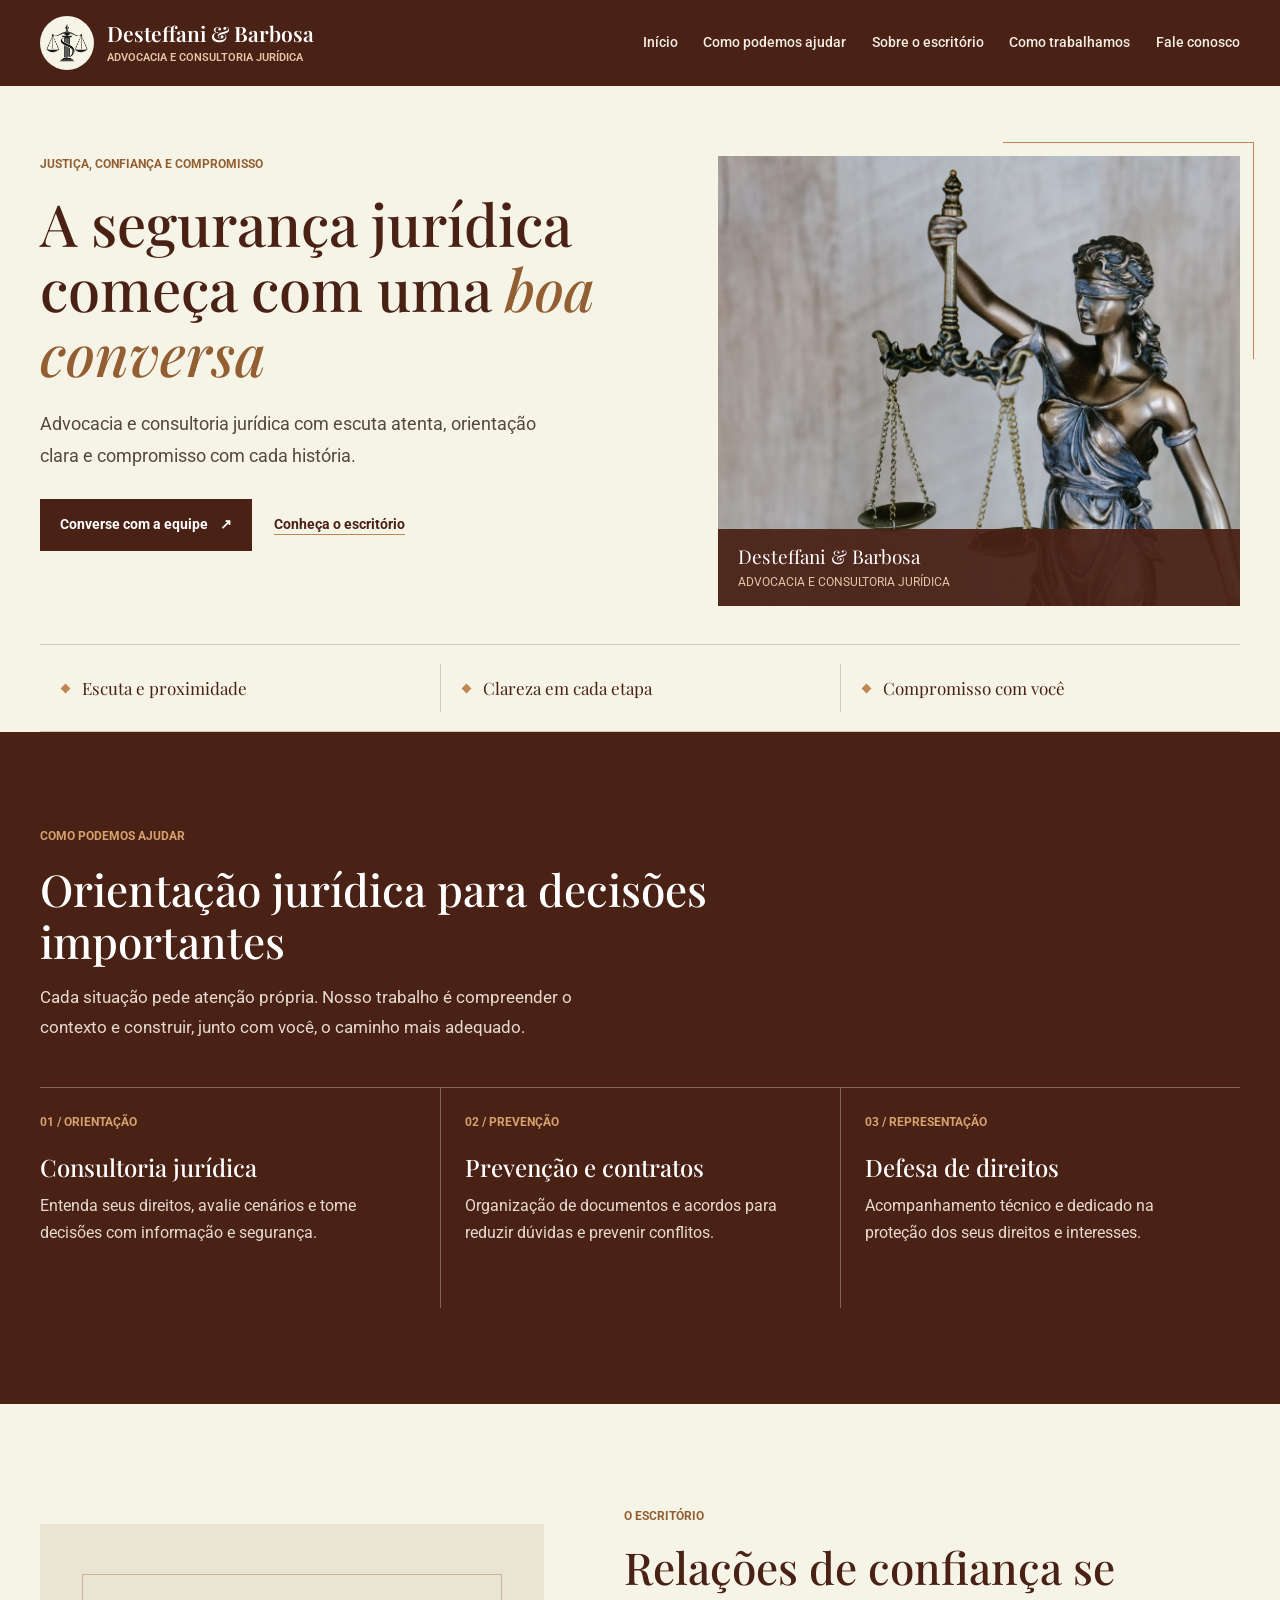
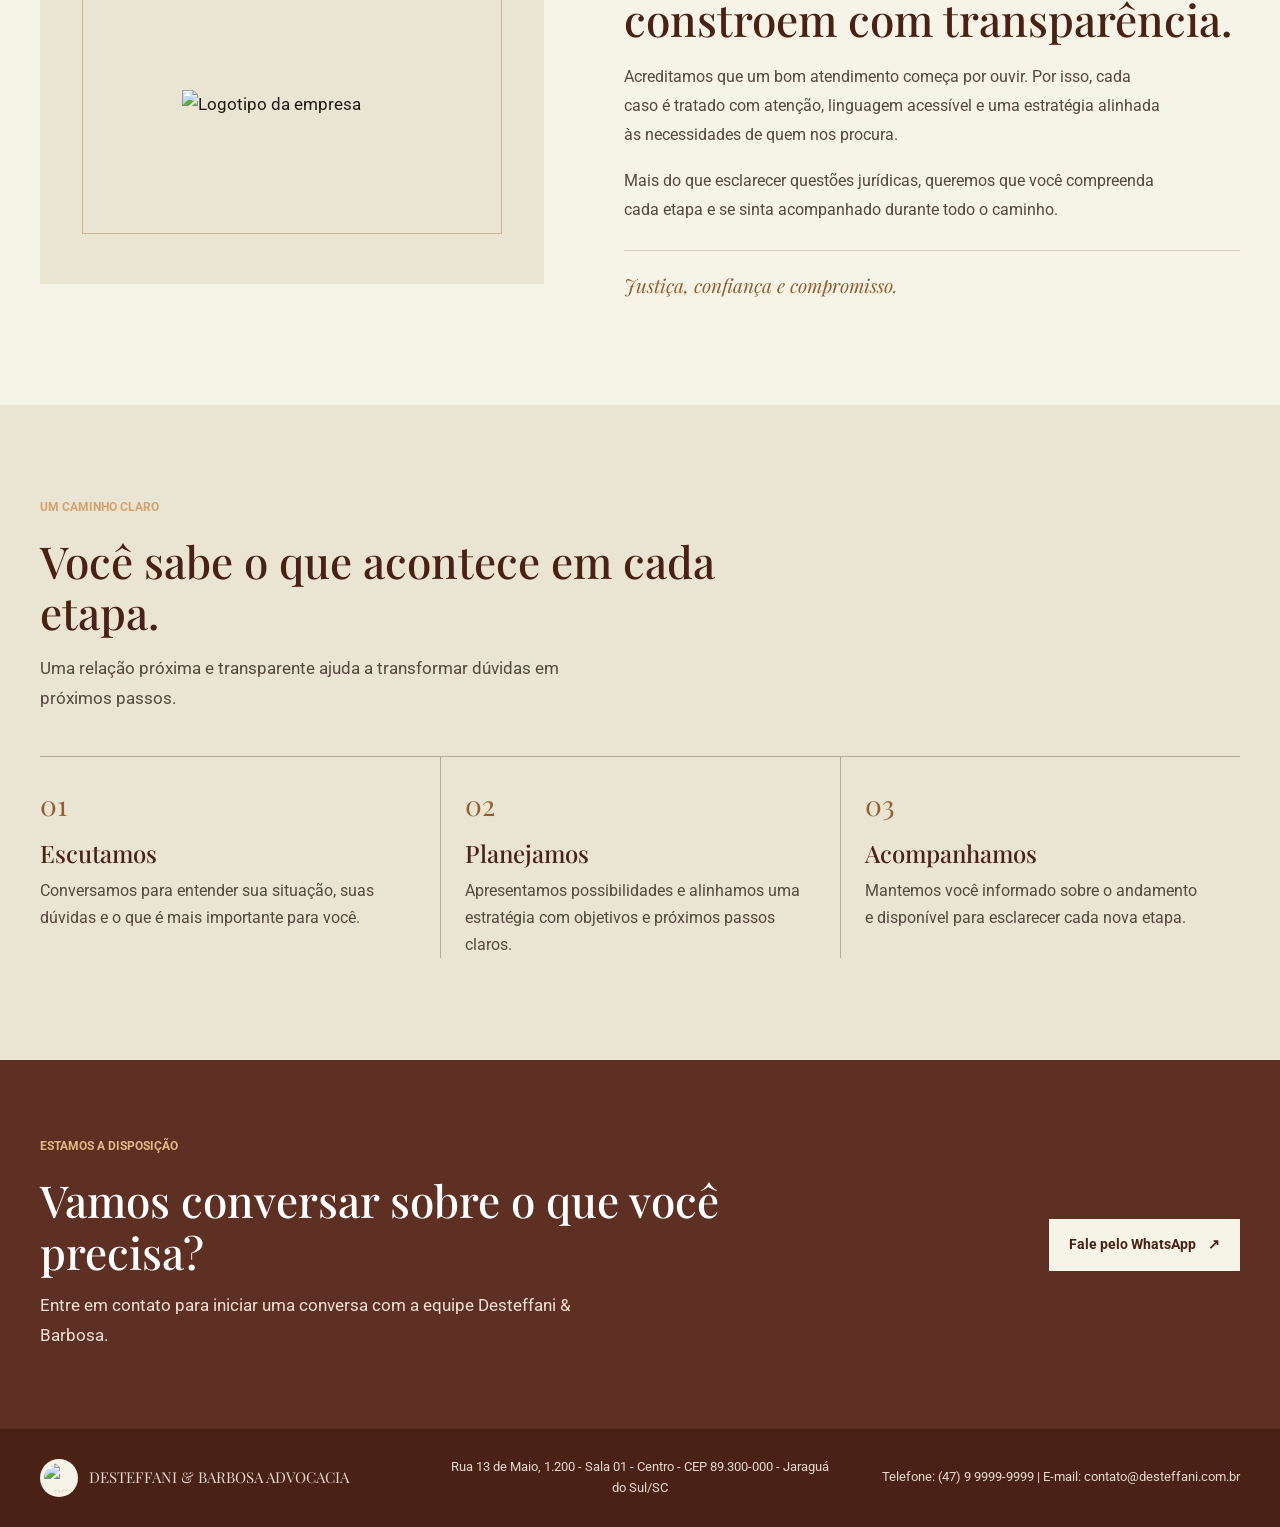
==== templates/index.html @ 5c5151eb "Desenvolvimento do beckend: acrescentando rotas e banco de dados" ====
<!DOCTYPE html>
<html lang="pt-br">
<head>
    <meta charset="UTF-8">
    <meta name="viewport" content="width=device-width, initial-scale=1.0">
    <link rel="stylesheet" href="https://fonts.googleapis.com/css2?family=Material+Symbols+Outlined:opsz,wght,FILL,GRAD@20..48,100..700,0..1,-50..200&icon_names=menu"/>
    <link rel="preconnect" href="https://fonts.googleapis.com">
    <link rel="preconnect" href="https://fonts.gstatic.com" crossorigin>
    <link href="https://fonts.googleapis.com/css2?family=Playfair+Display:ital,wght@0,400..900;1,400..900&display=swap" rel="stylesheet">
    <link href="https://fonts.googleapis.com/css2?family=Roboto:ital,wght@0,300..700;1,300..700&display=swap" rel="stylesheet">
    <title>DESTEFFANI & BARBOSA ADVOCACIA</title>
    <link rel="stylesheet" href="/static/css/style.css">
    <script src="./script.js" defer></script>
</head>
<body>
    <header>
        <div id="header-titulo">
            <img src="/static/img/logo.png" alt="Logotipo da empresa">
            <div id="header-titulo-texto">
                <p id="nome-empresa">Desteffani & Barbosa</p>
                <p id="subtitulo">ADVOCACIA E CONSULTORIA JURÍDICA</p>
            </div>
        </div>
        
        <span class="material-symbols-outlined" id="menu-icon">menu</span>

        <nav id="nav-bar">
            <ul id="nav-list">
                <li><a href="#inicio">Início</a></li>
                <li><a href="#atuacao">Como podemos ajudar</a></li>
                <li><a href="#escritorio">Sobre o escritório</a></li>
                <li><a href="#processo">Como trabalhamos</a></li>
                <li><a href="#contato">Fale conosco</a></li>
            </ul>
        </nav>
    </header>

    <section id="inicio">
        <div id="inicio-texto">
            <p>JUSTIÇA, CONFIANÇA E COMPROMISSO</p>
            <h1>A segurança jurídica começa com uma <em>boa conversa</em></h1>
            <p>Advocacia e consultoria jurídica com escuta atenta, orientação clara e compromisso com cada história.</p>

            <button id="botao-contato-1">Converse com a equipe <span aria-hidden="true">↗</span></button>
            <a href="#escritorio">Conheça o escritório</a>
        </div>

        <div id="inicio-imagem">
            <img src="/static/img/estatua-da-justica.avif" alt="Estátua da justiça segurando uma balança e uma espada" id="estatua-da-justica">
            <figcaption>
                <p id="nome-empresa">Desteffani & Barbosa</p>
                <p id="subtitulo">ADVOCACIA E CONSULTORIA JURÍDICA</p>
            </figcaption>
        </div>

        <div id="inicio-pontos">
            <div><span class="ponto-topic"></span><p>Escuta e proximidade</p></div>
            <div><span class="ponto-topic"></span><p>Clareza em cada etapa</p></div>
            <div><span class="ponto-topic"></span><p>Compromisso com você</p></div>
        </div>
    </section>

    <section id="atuacao">
        <div id="atuacao-texto">
            <p>Como podemos ajudar</p>
            <h2>Orientação jurídica para decisões importantes</h2>
            <p>Cada situação pede atenção própria. Nosso trabalho é compreender o contexto e construir, junto com você, o caminho mais adequado.</p>
        </div>

        <div id="atuacao-cards">
            <div id="card-1">
                <p>01 / ORIENTAÇÃO</p>
                <h3>Consultoria jurídica</h3>
                <p>Entenda seus direitos, avalie cenários e tome decisões com informação e segurança.</p>
            </div>
            <div id="card-2">
                <p>02 / PREVENÇÃO</p>
                <h3>Prevenção e contratos</h3>
                <p>Organização de documentos e acordos para reduzir dúvidas e prevenir conflitos.</p>
            </div>
            <div id="card-3">
                <p>03 / REPRESENTAÇÃO</p>
                <h3>Defesa de direitos</h3>
                <p>Acompanhamento técnico e dedicado na proteção dos seus direitos e interesses.</p>
            </div>
        </div>
    </section>

    <section id="escritorio">
        <div id="escritorio-img">
            <span><img src="./imgs/logo.png" alt="Logotipo da empresa"></span>
        </div>

        <div id="escritorio-texto">
            <p>O ESCRITÓRIO</p>
            <h2>Relações de confiança se constroem com transparência.</h2>
            <p>Acreditamos que um bom atendimento começa por ouvir. Por isso, cada caso é tratado com atenção, linguagem acessível e uma estratégia alinhada às necessidades de quem nos procura.</p>
            <p>Mais do que esclarecer questões jurídicas, queremos que você compreenda cada etapa e se sinta acompanhado durante todo o caminho.</p>
            <span><p>Justiça, confiança e compromisso.</p></span>
        </div>
    </section>

    <section id="processo">
        <div id="processo-texto">
            <p>UM CAMINHO CLARO</p>
            <h2>Você sabe o que acontece em cada etapa.</h2>
            <p>Uma relação próxima e transparente ajuda a transformar dúvidas em próximos passos.</p>
        </div>

        <div id="processo-cards">
            <div id="card-1">
                <p>01</p>
                <h3>Escutamos</h3>
                <p>Conversamos para entender sua situação, suas dúvidas e o que é mais importante para você.</p>
            </div>
            <div id="card-2">
                <p>02</p>
                <h3>Planejamos</h3>
                <p>Apresentamos possibilidades e alinhamos uma estratégia com objetivos e próximos passos claros.</p>
            </div>
            <div id="card-3">
                <p>03</p>
                <h3>Acompanhamos</h3>
                <p>Mantemos você informado sobre o andamento e disponível para esclarecer cada nova etapa.</p>
            </div>
        </div>
    </section>

    <section id="contato">
        <div id="contato-texto">
            <p>ESTAMOS A DISPOSIÇÃO</p>
            <h2>Vamos conversar sobre o que você precisa?</h2>
            <p>Entre em contato para iniciar uma conversa com a equipe Desteffani & Barbosa.</p>
        </div>

        <div id="contato-botao">
            <button id="botao-contato-2">Fale pelo WhatsApp <span aria-hidden="true">↗</span></button>
        </div>
    </section>

    <footer>
        <div id="footer-texto">
            <div>
                <img src="./imgs/logo.png" alt="Logotipo da empresa">
                <p>DESTEFFANI & BARBOSA ADVOCACIA</p>
            </div>
            <p>Rua 13 de Maio, 1.200 - Sala 01 - Centro - CEP 89.300-000 - Jaraguá do Sul/SC</p>
            <p>Telefone: (47) 9 9999-9999 | E-mail: contato@desteffani.com.br</p>
        </div>
    </footer>
</body>
</html>
---- static/css/style.css ----
:root {
    --cor-cafe-claro: #5E3023;
    --cor-cafe-escuro: #4A2115;
    --cor-marrom-claro: #C08552;
    --cor-marrom-escuro: #935F32;
    --cor-bege: #F5F4E6;
    --cor-branco: #FFFFFF;
    --cor-linhas: rgba(74, 33, 21, 0.2);
    --cor-preto: #000000;
    --fonte-titulo: "Playfair Display", Georgia, serif;
    --fonte-texto: "Roboto", Arial, sans-serif;
}

* {
    box-sizing: border-box;
    margin: 0;
    padding: 0;
}

html {
    scroll-behavior: smooth;
    scroll-padding-top: 100px;
}

body {
    background: var(--cor-bege);
    color: #211A16;
    font-family: var(--fonte-texto);
    font-size: 17px;
    line-height: 1.7;
}

a {
    color: inherit;
    -webkit-tap-highlight-color: transparent;
}

button {
    font: inherit;
    -webkit-tap-highlight-color: transparent;
}

a:focus-visible,
button:focus-visible,
#menu-icon:focus-visible {
    outline: 3px solid var(--cor-marrom-claro);
    outline-offset: 4px;
}

img {
    display: block;
    max-width: 100%;
}

header {
    position: sticky;
    top: 0;
    z-index: 1000;
    background-color: var(--cor-cafe-escuro);
    min-height: 86px;
    width: 100%;
    display: flex;
    justify-content: space-between;
    align-items: center;
    gap: 28px;
    padding: 12px max(24px, calc((100% - 1200px) / 2));
}

#header-titulo {
    display: flex;
    align-items: center;
    flex: 0 0 auto;
    gap: 13px;
}

#header-titulo img {
    width: 54px;
    height: 54px;
    padding: 5px;
    border-radius: 50%;
    background: var(--cor-bege);
    object-fit: contain;
}

#header-titulo-texto {
    line-height: 1.3;
}

header #nome-empresa {
    color: var(--cor-branco);
    font-family: var(--fonte-titulo);
    font-size: 21px;
    font-weight: 600;
}

header #subtitulo {
    margin-top: 3px;
    color: #E4C5A6;
    font-family: var(--fonte-texto);
    font-size: 11px;
    font-weight: 600;
    line-height: 1.35;
}

#menu-icon {
    display: none;
}

#nav-bar {
    display: flex;
    align-items: center;
}

#nav-list {
    display: flex;
    align-items: center;
    gap: clamp(14px, 2vw, 28px);
    list-style: none;
}

header li a {
    position: relative;
    display: inline-flex;
    align-items: center;
    min-height: 44px;
    color: #F5EDE4;
    font-family: var(--fonte-texto);
    font-size: 14px;
    font-weight: 500;
    text-decoration: none;
    transition: color 180ms ease;
}

header li a::after {
    position: absolute;
    right: 0;
    bottom: 4px;
    left: 0;
    height: 2px;
    background: var(--cor-marrom-claro);
    content: "";
    transform: scaleX(0);
    transform-origin: left;
    transition: transform 180ms ease;
}

header li a:hover,
header li a[aria-current="location"] {
    color: #E4C5A6;
}

header li a:hover::after,
header li a[aria-current="location"]::after {
    transform: scaleX(1);
}

section {
    scroll-margin-top: 100px;
}

#inicio {
    width: min(1200px, calc(100% - 64px));
    min-height: 0;
    margin: 0 auto;
    padding: 70px 0 0;
    display: grid;
    grid-template-columns: minmax(0, 1fr) minmax(360px, 0.86fr);
    align-items: center;
    column-gap: 72px;
}

#inicio-texto {
    grid-column: 1;
    grid-row: 1;
}

#inicio-texto > p:first-child,
#atuacao-texto > p:first-child,
#escritorio-texto > p:first-child,
#processo-texto > p:first-child,
#contato-texto > p:first-child {
    margin-bottom: 18px;
    color: var(--cor-marrom-escuro);
    font-size: 12px;
    font-weight: 700;
    line-height: 1.45;
    text-transform: uppercase;
}

#inicio-texto h1 {
    max-width: 620px;
    color: var(--cor-cafe-escuro);
    font-family: var(--fonte-titulo);
    font-size: 58px;
    font-weight: 500;
    line-height: 1.12;
}

#inicio-texto h1 em {
    color: var(--cor-marrom-escuro);
    font-weight: 500;
}

#inicio-texto h1 + p {
    max-width: 52ch;
    margin-top: 22px;
    color: #55483F;
    font-size: 18px;
    line-height: 1.75;
}

#botao-contato-1,
#botao-contato-2 {
    min-height: 52px;
    margin-top: 28px;
    padding: 0 20px;
    border: 0;
    display: inline-flex;
    align-items: center;
    justify-content: center;
    gap: 12px;
    background: var(--cor-cafe-escuro);
    color: var(--cor-branco);
    cursor: pointer;
    font-size: 14px;
    font-weight: 700;
    transition: background 180ms ease, transform 180ms ease;
}

#botao-contato-1:hover,
#botao-contato-2:hover {
    background: var(--cor-cafe-claro);
    transform: translateY(-2px);
}

#inicio-texto > a {
    margin: 0 0 0 18px;
    color: var(--cor-cafe-escuro);
    font-size: 14px;
    font-weight: 700;
    text-decoration-color: var(--cor-marrom-claro);
    text-underline-offset: 5px;
}

#inicio-imagem {
    position: relative;
    grid-column: 2;
    grid-row: 1 / 3;
    min-width: 0;
    margin: 0;
}

#inicio-imagem::before {
    position: absolute;
    top: -14px;
    right: -14px;
    width: 48%;
    height: 48%;
    border-top: 1px solid var(--cor-marrom-claro);
    border-right: 1px solid var(--cor-marrom-claro);
    content: "";
    pointer-events: none;
}

#estatua-da-justica {
    width: 100%;
    height: 450px;
    background: #EAE5D2;
    object-fit: cover;
    object-position: center;
}

#inicio-imagem figcaption {
    position: absolute;
    right: 0;
    bottom: 0;
    left: 0;
    padding: 15px 20px;
    background: rgba(74, 33, 21, 0.93);
    color: var(--cor-branco);
}

#inicio-imagem #nome-empresa {
    color: var(--cor-branco);
    font-family: var(--fonte-titulo);
    font-size: 19px;
    line-height: 1.35;
}

#inicio-imagem #subtitulo {
    margin-top: 3px;
    color: #E4C5A6;
    font-size: 12px;
    line-height: 1.5;
}

#inicio-pontos {
    grid-column: 1 / -1;
    grid-row: 3;
    min-height: 88px;
    margin-top: 38px;
    border-top: 1px solid var(--cor-linhas);
    border-bottom: 1px solid var(--cor-linhas);
    display: grid;
    grid-template-columns: repeat(3, 1fr);
    align-items: center;
}

#inicio-pontos > div {
    min-height: 48px;
    padding: 8px 22px;
    display: flex;
    align-items: center;
    gap: 13px;
    color: var(--cor-cafe-escuro);
    font-family: var(--fonte-titulo);
    font-size: 17px;
}

#inicio-pontos > div + div {
    border-left: 1px solid var(--cor-linhas);
}

.ponto-topic {
    width: 7px;
    height: 7px;
    flex: 0 0 7px;
    background: var(--cor-marrom-claro);
    transform: rotate(45deg);
}

#atuacao {
    margin-top: 0;
    padding: 96px max(32px, calc((100% - 1200px) / 2));
    background: var(--cor-cafe-escuro);
    color: var(--cor-branco);
}

#atuacao-texto {
    max-width: 720px;
    margin-bottom: 44px;
}

#atuacao-texto > p:first-child,
#processo-texto > p:first-child {
    color: #D6A16D;
}

#atuacao-texto h2,
#escritorio-texto h2,
#processo-texto h2,
#contato-texto h2 {
    margin: 0;
    font-family: var(--fonte-titulo);
    font-size: 44px;
    font-weight: 500;
    line-height: 1.18;
}

#atuacao-texto > p:last-child,
#processo-texto > p:last-child {
    max-width: 58ch;
    margin-top: 16px;
    font-size: 17px;
    line-height: 1.75;
}

#atuacao-texto > p:last-child {
    color: #E6D9CE;
}

#atuacao-cards,
#processo-cards {
    display: grid;
    grid-template-columns: repeat(3, minmax(0, 1fr));
    border-top: 1px solid rgba(255, 255, 255, 0.3);
}

#atuacao-cards > div {
    min-height: 220px;
    padding: 24px 24px 22px 0;
}

#atuacao-cards > div + div {
    padding-left: 24px;
    border-left: 1px solid rgba(255, 255, 255, 0.3);
}

#atuacao-cards > div > p:first-child {
    color: #D6A16D;
    font-size: 12px;
    font-weight: 700;
}

#atuacao-cards h3,
#processo-cards h3 {
    margin: 20px 0 9px;
    font-family: var(--fonte-titulo);
    font-size: 24px;
    font-weight: 500;
    line-height: 1.3;
}

#atuacao-cards > div > p:last-child {
    max-width: 38ch;
    color: #E6D9CE;
    font-size: 16px;
    line-height: 1.7;
}

#escritorio {
    width: min(1200px, calc(100% - 64px));
    margin: 0 auto;
    padding: 104px 0;
    display: grid;
    grid-template-columns: 0.9fr 1.1fr;
    align-items: center;
    gap: 80px;
}

#escritorio-img {
    min-height: 360px;
    padding: 42px;
    display: grid;
    place-items: center;
    background: #EAE5D2;
}

#escritorio-img span {
    width: 100%;
    min-height: 260px;
    display: grid;
    place-items: center;
    border: 1px solid rgba(147, 95, 50, 0.38);
}

#escritorio-img img {
    width: min(220px, 70%);
    max-height: 220px;
    object-fit: contain;
}

#escritorio-texto > p:first-child {
    margin-bottom: 16px;
}

#escritorio-texto h2 {
    color: var(--cor-cafe-escuro);
}

#escritorio-texto > p:not(:first-child) {
    max-width: 60ch;
    margin-top: 18px;
    color: #55483F;
    font-size: 16px;
    line-height: 1.8;
}

#escritorio-texto > span {
    margin-top: 25px;
    padding-top: 18px;
    border-top: 1px solid var(--cor-linhas);
    display: block;
    color: var(--cor-marrom-escuro);
    font-family: var(--fonte-titulo);
    font-size: 19px;
    font-style: italic;
}

#processo {
    padding: 94px max(32px, calc((100% - 1200px) / 2)) 102px;
    background: #EAE5D2;
}

#processo-texto {
    max-width: 730px;
    margin-bottom: 42px;
}

#processo-texto h2 {
    color: var(--cor-cafe-escuro);
}

#processo-texto > p:last-child {
    color: #55483F;
}

#processo-cards {
    border-color: rgba(74, 33, 21, 0.3);
}

#processo-cards > div {
    padding: 24px 24px 0 0;
}

#processo-cards > div + div {
    padding-left: 24px;
    border-left: 1px solid rgba(74, 33, 21, 0.3);
}

#processo-cards > div > p:first-child {
    color: var(--cor-marrom-escuro);
    font-family: var(--fonte-titulo);
    font-size: 28px;
}

#processo-cards h3 {
    margin: 10px 0 7px;
    color: var(--cor-cafe-escuro);
}

#processo-cards > div > p:last-child {
    max-width: 38ch;
    color: #55483F;
    font-size: 16px;
    line-height: 1.7;
}

#contato {
    padding: 78px max(32px, calc((100% - 1200px) / 2));
    display: flex;
    align-items: center;
    justify-content: space-between;
    gap: 40px;
    background: var(--cor-cafe-claro);
    color: var(--cor-branco);
}

#contato-texto {
    max-width: 700px;
}

#contato-texto > p:first-child {
    color: #E5B985;
}

#contato-texto h2 {
    font-size: 44px;
}

#contato-texto > p:last-child {
    max-width: 55ch;
    margin-top: 14px;
    color: #F0E1D4;
    font-size: 17px;
    line-height: 1.75;
}

#contato-botao #botao-contato-2 {
    margin-top: 0;
    background: var(--cor-bege);
    color: var(--cor-cafe-escuro);
}

#contato-botao #botao-contato-2:hover {
    background: var(--cor-branco);
}

footer {
    padding: 28px max(32px, calc((100% - 1200px) / 2));
    background: var(--cor-cafe-escuro);
    color: #E6D9CE;
}

#footer-texto {
    display: grid;
    grid-template-columns: repeat(3, minmax(0, 1fr));
    align-items: center;
    gap: 24px;
}

#footer-texto > div {
    display: flex;
    align-items: center;
    gap: 11px;
    font-family: var(--fonte-titulo);
    font-size: 15px;
}

#footer-texto img {
    width: 38px;
    height: 38px;
    padding: 4px;
    border-radius: 50%;
    background: var(--cor-bege);
    object-fit: contain;
}

#footer-texto > p {
    color: #E6D9CE;
    font-size: 13px;
    line-height: 1.6;
}

#footer-texto > p:nth-of-type(1) {
    text-align: center;
}

#footer-texto > p:nth-of-type(2) {
    text-align: right;
}

@media (max-width: 1000px) {
    header {
        gap: 20px;
        padding-right: 24px;
        padding-left: 24px;
    }

    #nav-list {
        gap: 14px;
    }

    header li a {
        font-size: 13px;
    }

    #inicio,
    #escritorio {
        width: min(900px, calc(100% - 48px));
    }

    #inicio {
        grid-template-columns: minmax(0, 1fr) minmax(300px, 0.8fr);
        column-gap: 36px;
    }

    #inicio-texto h1 {
        font-size: 48px;
    }

    #escritorio {
        gap: 48px;
    }
}

@media (max-width: 800px) {
    header {
        min-height: 76px;
        flex-wrap: wrap;
        gap: 0;
        padding-top: 10px;
        padding-bottom: 10px;
    }

    #header-titulo img {
        width: 48px;
        height: 48px;
    }

    header #nome-empresa {
        font-size: 19px;
    }

    header #subtitulo {
        font-size: 10px;
    }

    #menu-icon {
        display: none;
    }

    header.menu-ready #menu-icon {
        position: relative;
        width: 46px;
        height: 46px;
        border: 1px solid rgba(255, 255, 255, 0.55);
        display: grid;
        place-items: center;
        color: var(--cor-branco);
        cursor: pointer;
        font-size: 0;
    }

    header.menu-ready #menu-icon::before,
    header.menu-ready #menu-icon::after {
        position: absolute;
        top: 50%;
        left: 50%;
        width: 20px;
        height: 2px;
        border-radius: 2px;
        background: currentColor;
        content: "";
        transition: transform 180ms ease, box-shadow 180ms ease, opacity 180ms ease;
    }

    header.menu-ready #menu-icon::before {
        transform: translate(-50%, -50%);
        box-shadow: 0 -7px 0 currentColor, 0 7px 0 currentColor;
    }

    header.menu-ready #menu-icon::after {
        opacity: 0;
        transform: translate(-50%, -50%) rotate(-45deg);
    }

    header.menu-open #menu-icon::before {
        box-shadow: none;
        transform: translate(-50%, -50%) rotate(45deg);
    }

    header.menu-open #menu-icon::after {
        opacity: 1;
        transform: translate(-50%, -50%) rotate(-45deg);
    }

    #nav-bar {
        width: 100%;
        justify-content: center;
    }

    #nav-list {
        width: 100%;
        justify-content: center;
        flex-wrap: wrap;
        gap: 4px 20px;
    }

    header.menu-ready #nav-bar {
        position: absolute;
        top: 100%;
        right: 0;
        left: 0;
        width: 100%;
        padding: 8px 24px 20px;
        display: none;
        justify-content: stretch;
        background: var(--cor-cafe-escuro);
        box-shadow: 0 16px 24px rgba(23, 19, 17, 0.18);
        opacity: 0;
        pointer-events: none;
        transform: translateY(-8px);
        visibility: hidden;
        transition: opacity 180ms ease, transform 180ms ease, visibility 180ms ease;
    }

    header.menu-ready.menu-open #nav-bar {
        display: flex;
        opacity: 1;
        pointer-events: auto;
        transform: translateY(0);
        visibility: visible;
    }

    header.menu-ready #nav-list {
        align-items: stretch;
        flex-direction: column;
        gap: 0;
    }

    header.menu-ready #nav-list a {
        min-height: 48px;
        border-top: 1px solid rgba(255, 255, 255, 0.16);
        display: flex;
        align-items: center;
    }

    header.menu-ready #nav-list a::after {
        display: none;
    }

    #inicio {
        padding-top: 54px;
        grid-template-columns: minmax(0, 1fr) minmax(250px, 0.8fr);
        column-gap: 28px;
    }

    #inicio-texto h1 {
        font-size: 42px;
    }

    #inicio-texto h1 + p {
        font-size: 16px;
    }

    #estatua-da-justica {
        height: 360px;
    }

    #inicio-pontos > div {
        padding-right: 12px;
        padding-left: 12px;
        font-size: 15px;
    }

    #atuacao,
    #processo {
        padding-right: 24px;
        padding-left: 24px;
    }

    #atuacao-cards,
    #processo-cards {
        grid-template-columns: 1fr;
    }

    #atuacao-cards > div,
    #atuacao-cards > div + div,
    #processo-cards > div,
    #processo-cards > div + div {
        min-height: 0;
        padding: 22px 0;
        border-right: 0;
        border-bottom: 1px solid rgba(255, 255, 255, 0.3);
        border-left: 0;
    }

    #processo-cards > div,
    #processo-cards > div + div {
        border-bottom-color: rgba(74, 33, 21, 0.3);
    }

    #atuacao-cards h3 {
        margin-top: 12px;
    }

    #escritorio {
        gap: 34px;
    }

    #escritorio-img {
        min-height: 300px;
        padding: 28px;
    }

    #escritorio-img span {
        min-height: 240px;
    }

    #contato {
        align-items: flex-start;
        flex-direction: column;
        gap: 24px;
        padding-right: 24px;
        padding-left: 24px;
    }

    #footer-texto {
        grid-template-columns: 1fr 1fr;
    }

    #footer-texto > div {
        grid-column: 1 / -1;
        justify-self: center;
    }

    #footer-texto > p {
        text-align: center !important;
    }
}

@media (max-width: 600px) {
    html {
        scroll-padding-top: 76px;
    }

    section {
        scroll-margin-top: 76px;
    }

    header {
        padding-right: 20px;
        padding-left: 20px;
    }

    #header-titulo {
        gap: 9px;
    }

    #header-titulo img {
        width: 43px;
        height: 43px;
    }

    header #nome-empresa {
        font-size: 17px;
    }

    header #subtitulo {
        max-width: 210px;
        font-size: 9px;
    }

    #nav-list {
        gap: 0 12px;
    }

    header li a {
        font-size: 13px;
    }

    #inicio,
    #escritorio {
        width: calc(100% - 40px);
    }

    #inicio {
        padding-top: 45px;
        grid-template-columns: 1fr;
        gap: 32px;
    }

    #inicio-texto,
    #inicio-imagem,
    #inicio-pontos {
        grid-column: 1;
    }

    #inicio-texto {
        grid-row: 1;
    }

    #inicio-imagem {
        grid-row: 2;
    }

    #inicio-texto h1 {
        font-size: 40px;
    }

    #inicio-texto h1 + p {
        margin-top: 16px;
        font-size: 16px;
    }

    #botao-contato-1 {
        min-height: 49px;
        margin-top: 22px;
        padding: 0 16px;
        font-size: 13px;
    }

    #inicio-texto > a {
        margin-left: 12px;
        font-size: 13px;
    }

    #estatua-da-justica {
        height: auto;
        aspect-ratio: 1.15;
    }

    #inicio-pontos {
        grid-row: 3;
        grid-template-columns: 1fr;
        margin-top: 0;
        padding: 8px 0;
    }

    #inicio-pontos > div {
        min-height: 44px;
        padding: 8px 0;
        font-size: 16px;
    }

    #inicio-pontos > div + div {
        border-top: 1px solid var(--cor-linhas);
        border-left: 0;
    }

    #atuacao,
    #processo {
        padding: 68px 20px;
    }

    #atuacao-texto,
    #processo-texto {
        margin-bottom: 30px;
    }

    #atuacao-texto h2,
    #escritorio-texto h2,
    #processo-texto h2,
    #contato-texto h2 {
        font-size: 34px;
    }

    #atuacao-texto > p:last-child,
    #processo-texto > p:last-child,
    #contato-texto > p:last-child {
        font-size: 16px;
    }

    #escritorio {
        padding: 72px 0;
        grid-template-columns: 1fr;
        gap: 34px;
    }

    #escritorio-img {
        min-height: 260px;
    }

    #escritorio-img span {
        min-height: 210px;
    }

    #escritorio-texto > p:not(:first-child) {
        font-size: 16px;
    }

    #contato {
        padding: 64px 20px;
    }

    #contato-botao,
    #contato-botao #botao-contato-2 {
        width: 100%;
    }

    footer {
        padding: 25px 20px;
    }

    #footer-texto {
        grid-template-columns: 1fr;
        gap: 14px;
    }

    #footer-texto > p {
        font-size: 14px;
    }
}

@media (prefers-reduced-motion: reduce) {
    *,
    *::before,
    *::after {
        scroll-behavior: auto !important;
        transition-duration: 0.01ms !important;
        animation-duration: 0.01ms !important;
        animation-iteration-count: 1 !important;
    }
}
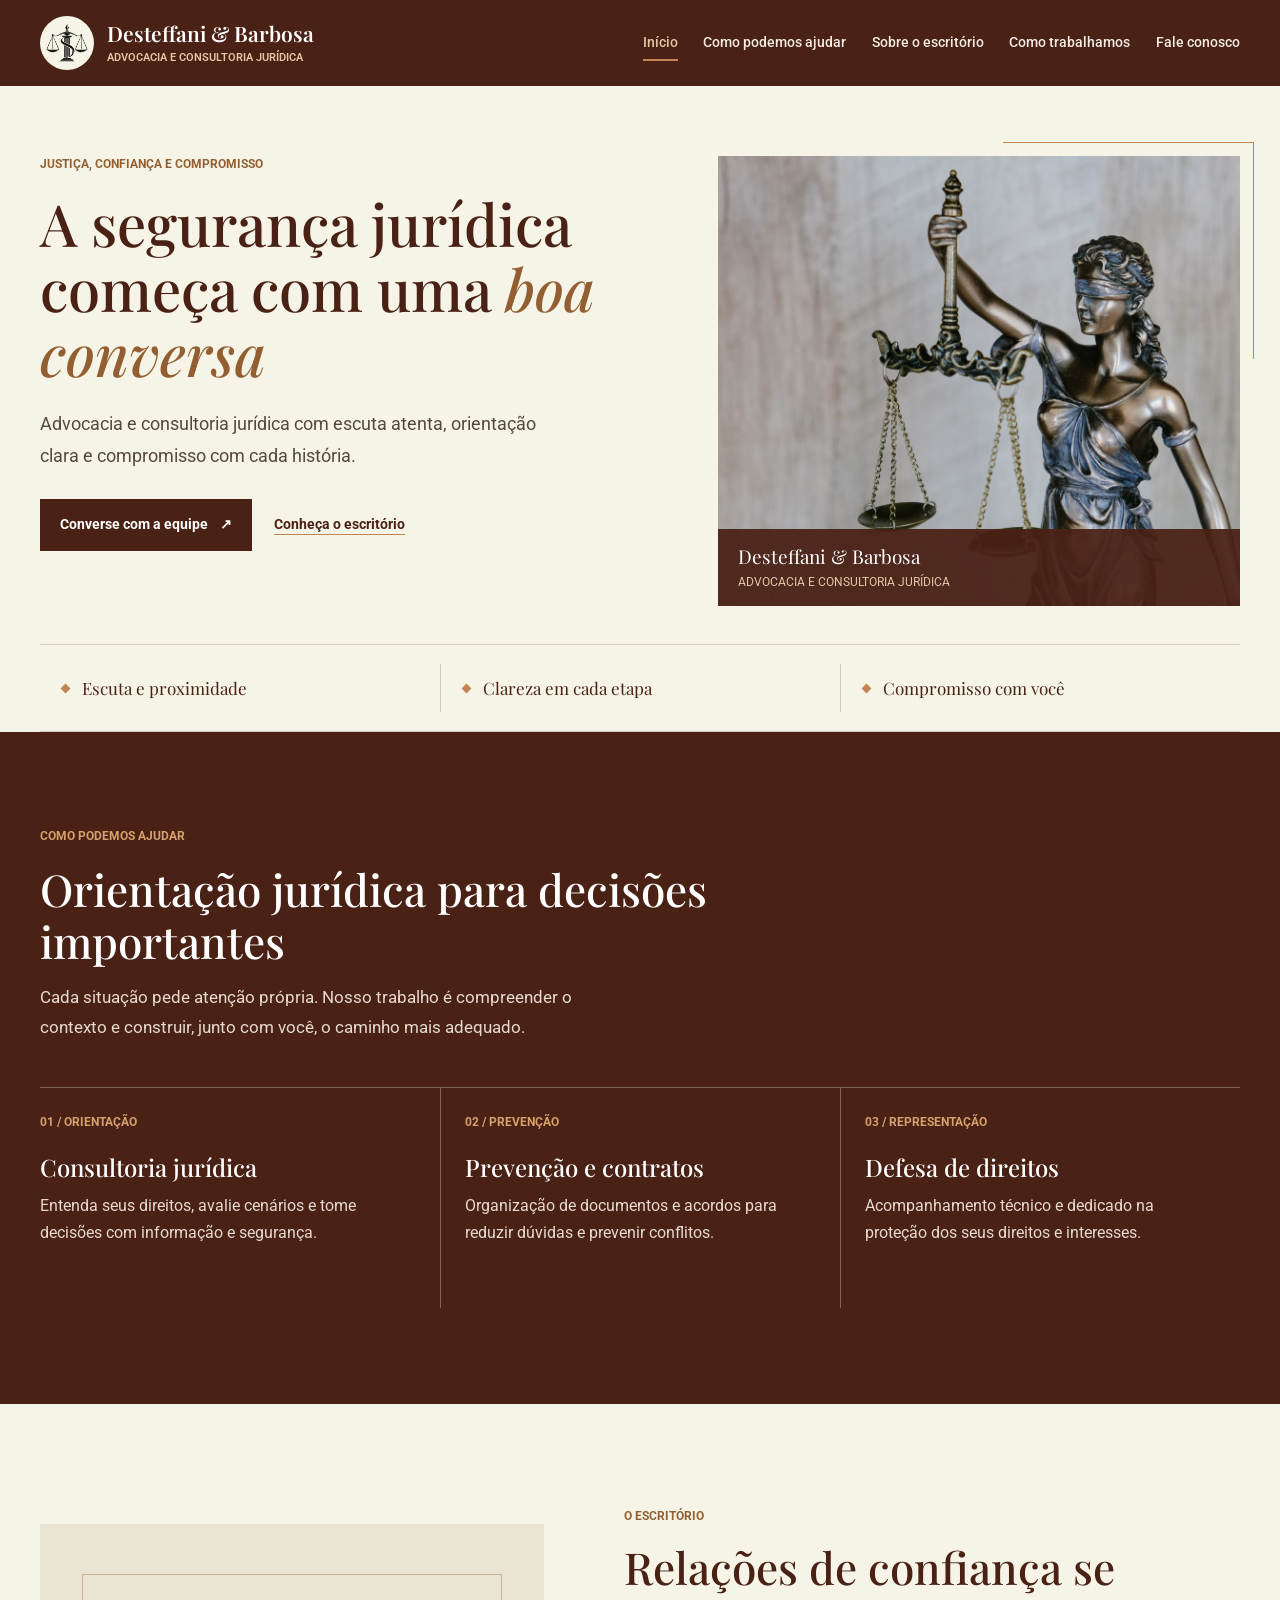
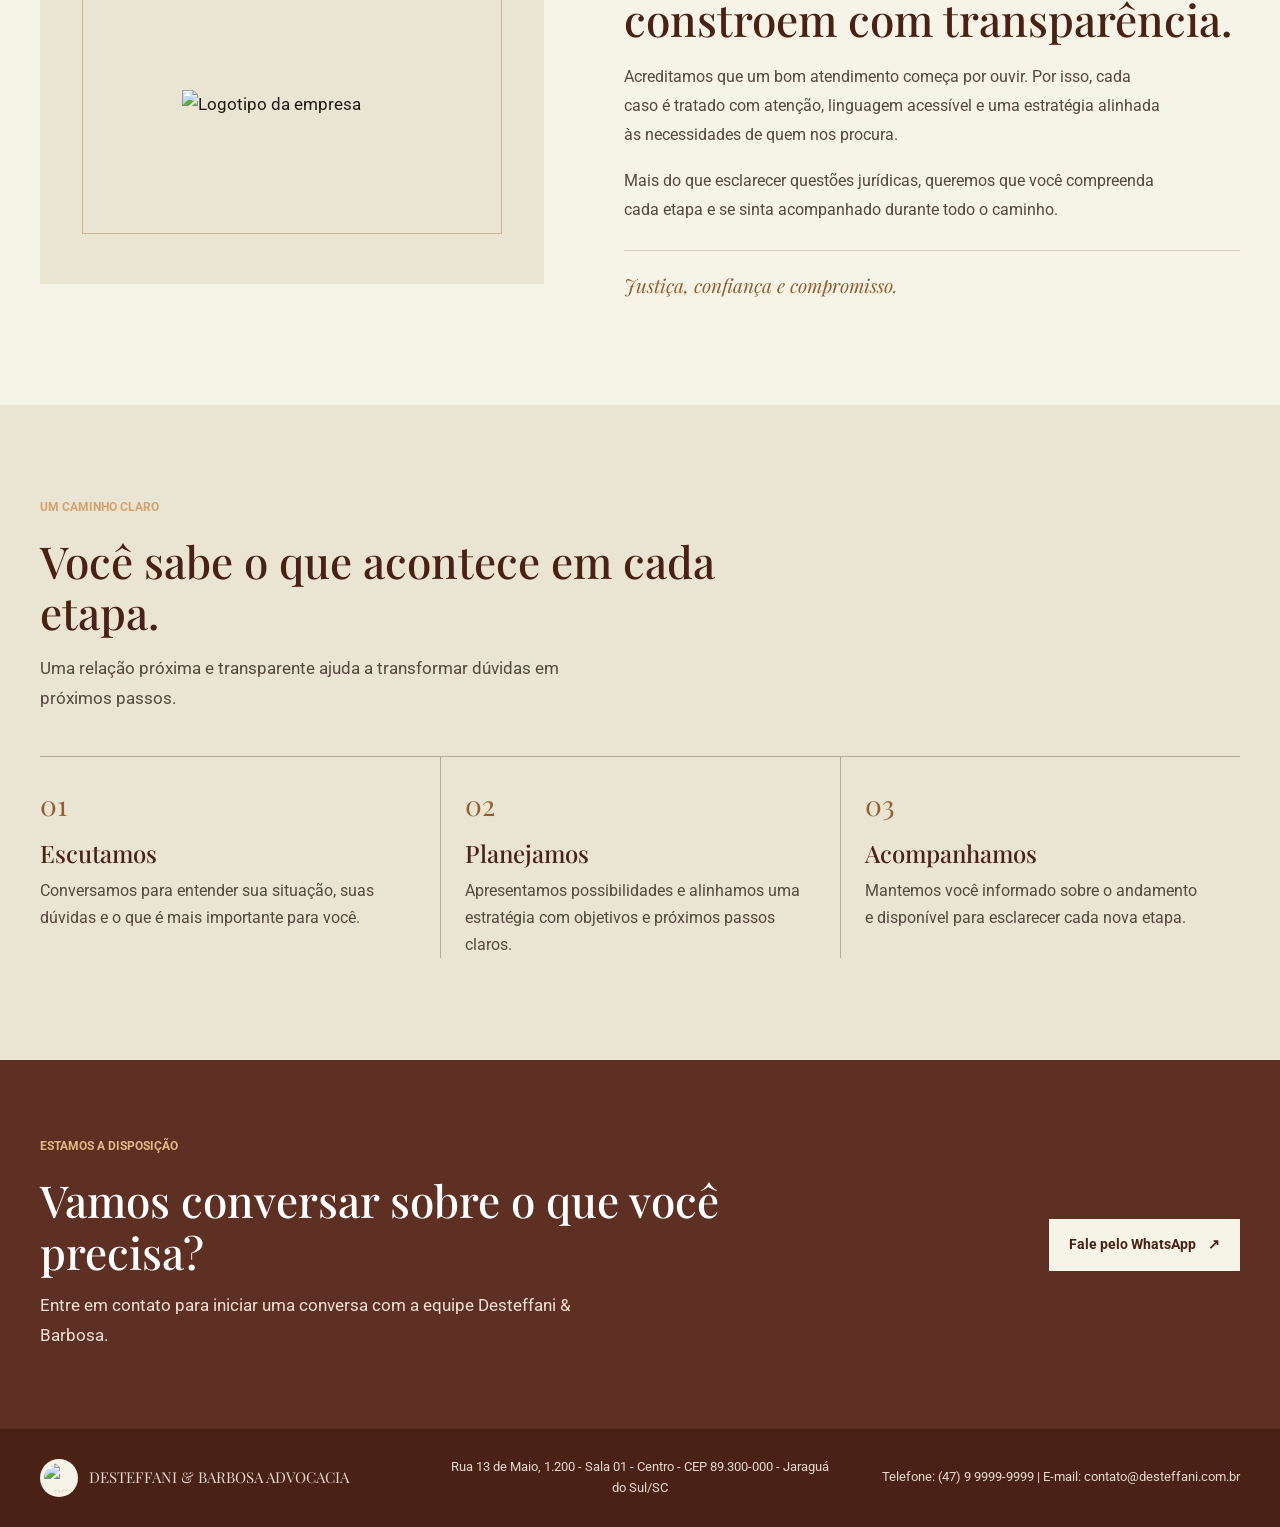
==== commit b480a0a4: "overlay e validacao lead" ====
--- a/templates/index.html
+++ b/templates/index.html
@@ -10,7 +10,7 @@
     <link href="https://fonts.googleapis.com/css2?family=Roboto:ital,wght@0,300..700;1,300..700&display=swap" rel="stylesheet">
     <title>DESTEFFANI & BARBOSA ADVOCACIA</title>
     <link rel="stylesheet" href="/static/css/style.css">
-    <script src="./script.js" defer></script>
+    <script src="/static/js/script.js" defer></script>
 </head>
 <body>
     <header>
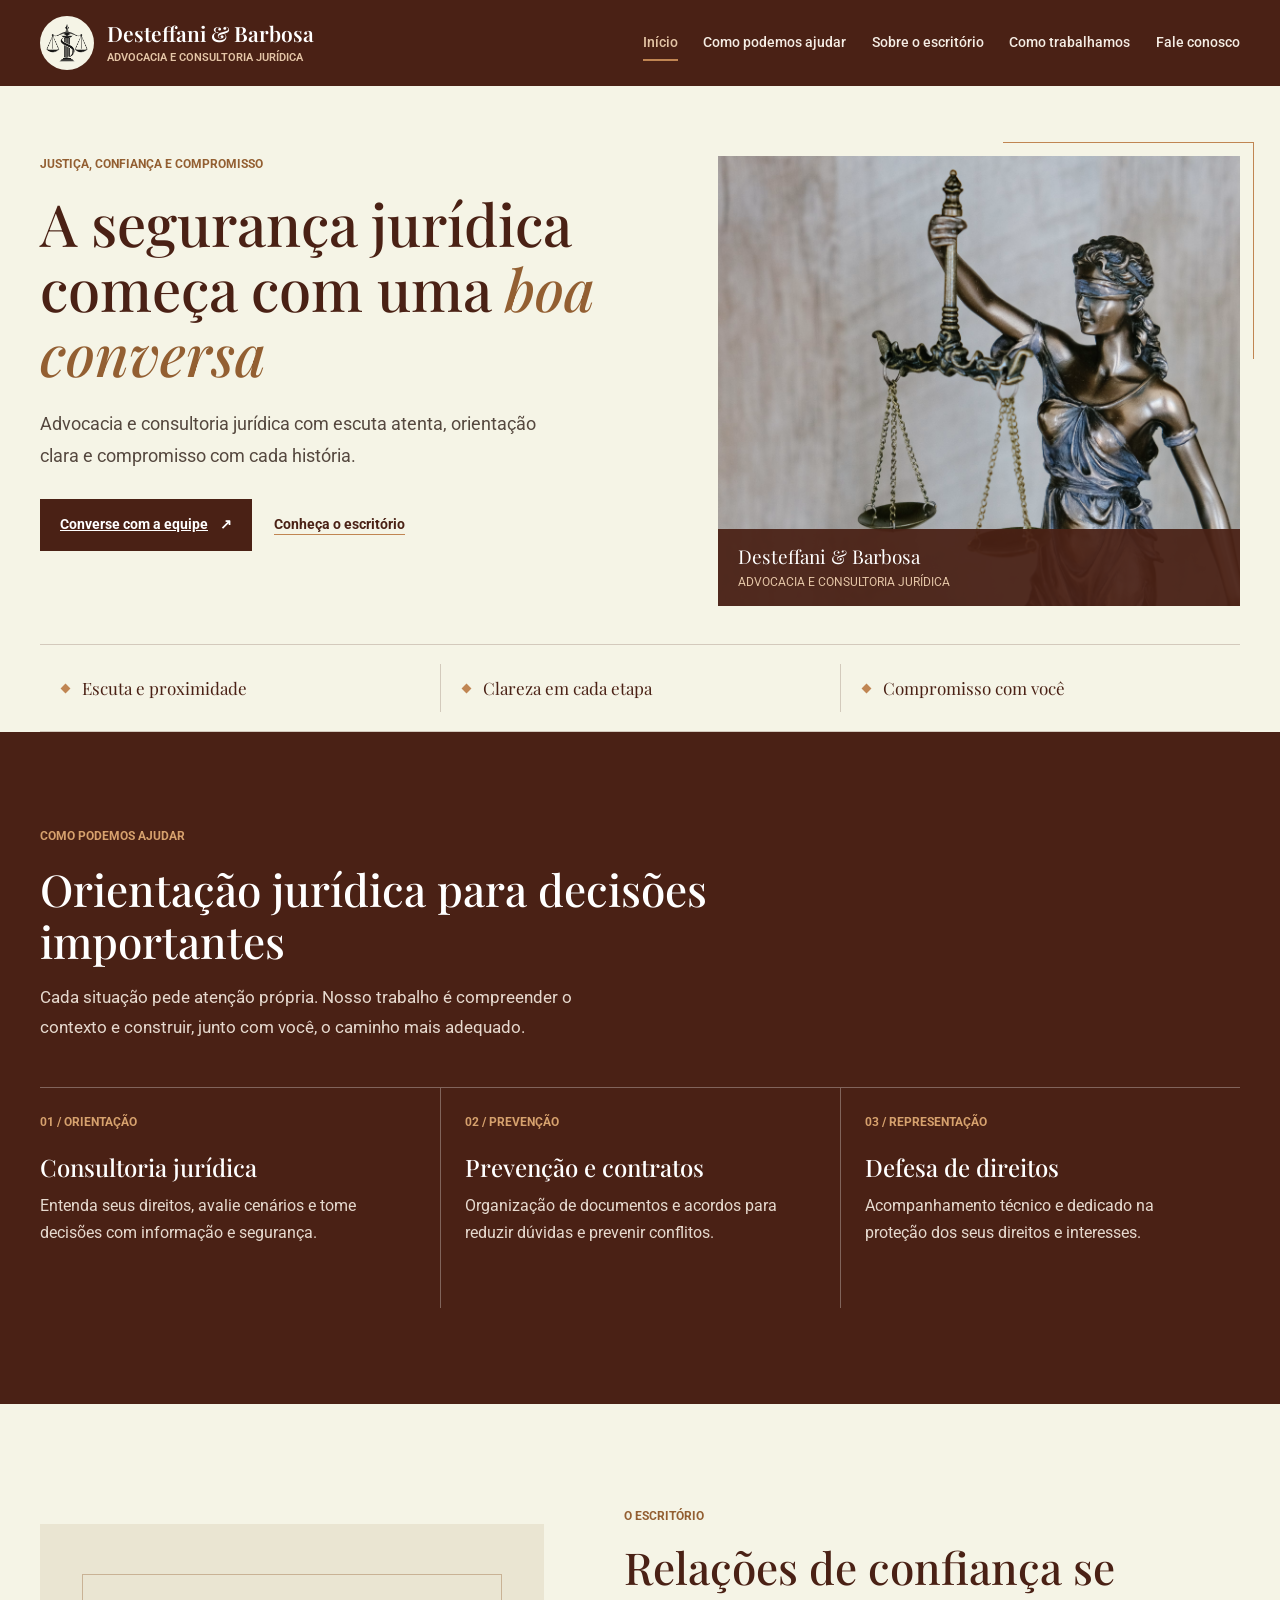
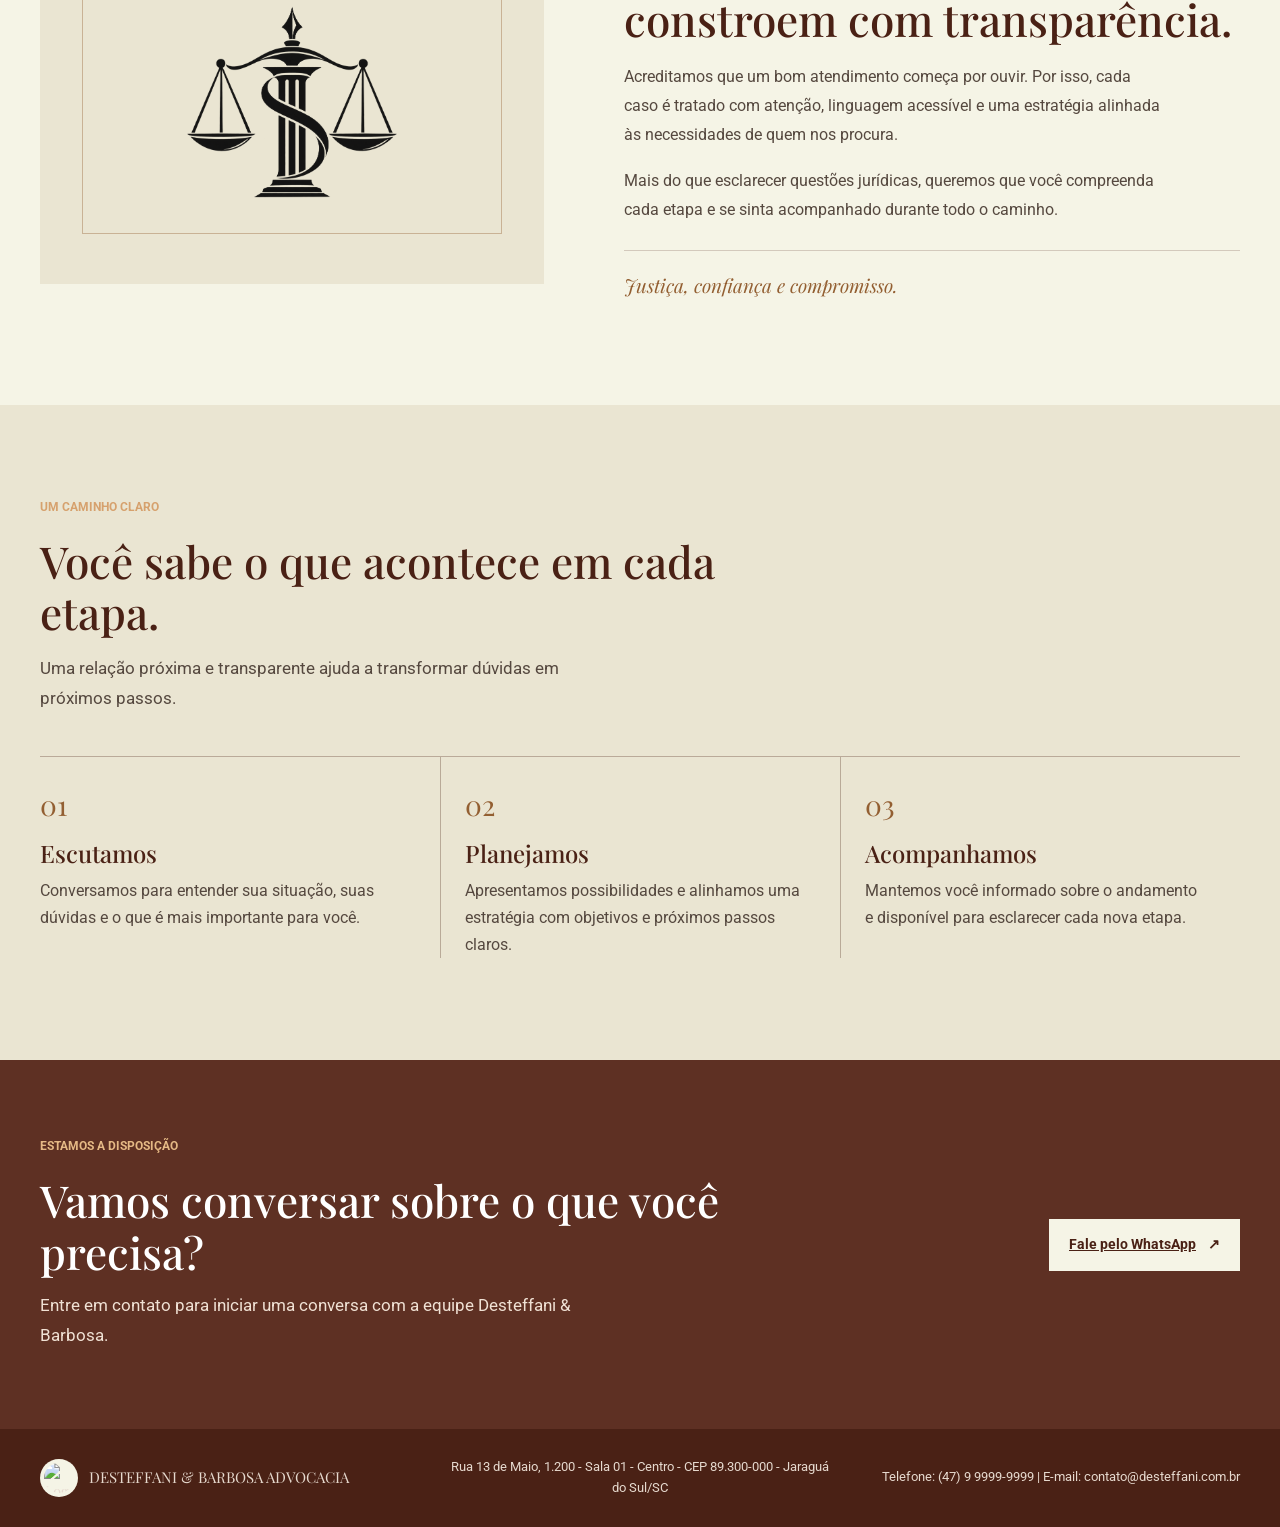
==== commit 4dde2e3d: "Ajustes no index, adicionando link do whasapp" ====
--- a/templates/index.html
+++ b/templates/index.html
@@ -41,7 +41,7 @@
             <h1>A segurança jurídica começa com uma <em>boa conversa</em></h1>
             <p>Advocacia e consultoria jurídica com escuta atenta, orientação clara e compromisso com cada história.</p>
 
-            <button id="botao-contato-1">Converse com a equipe <span aria-hidden="true">↗</span></button>
+            <button id="botao-contato-1"><a href="https://wa.me/5528999483389?text=Olá">Converse com a equipe</a><span aria-hidden="true">↗</span></button>
             <a href="#escritorio">Conheça o escritório</a>
         </div>
 
@@ -88,7 +88,7 @@
 
     <section id="escritorio">
         <div id="escritorio-img">
-            <span><img src="./imgs/logo.png" alt="Logotipo da empresa"></span>
+            <span><img src="/static/img/logo.png" alt="Logotipo da empresa"></span>
         </div>
 
         <div id="escritorio-texto">
@@ -134,7 +134,7 @@
         </div>
 
         <div id="contato-botao">
-            <button id="botao-contato-2">Fale pelo WhatsApp <span aria-hidden="true">↗</span></button>
+            <button id="botao-contato-2"><a href="https://wa.me/5528999483389?text=Olá">Fale pelo WhatsApp</a> <span aria-hidden="true">↗</span></button>
         </div>
     </section>
 
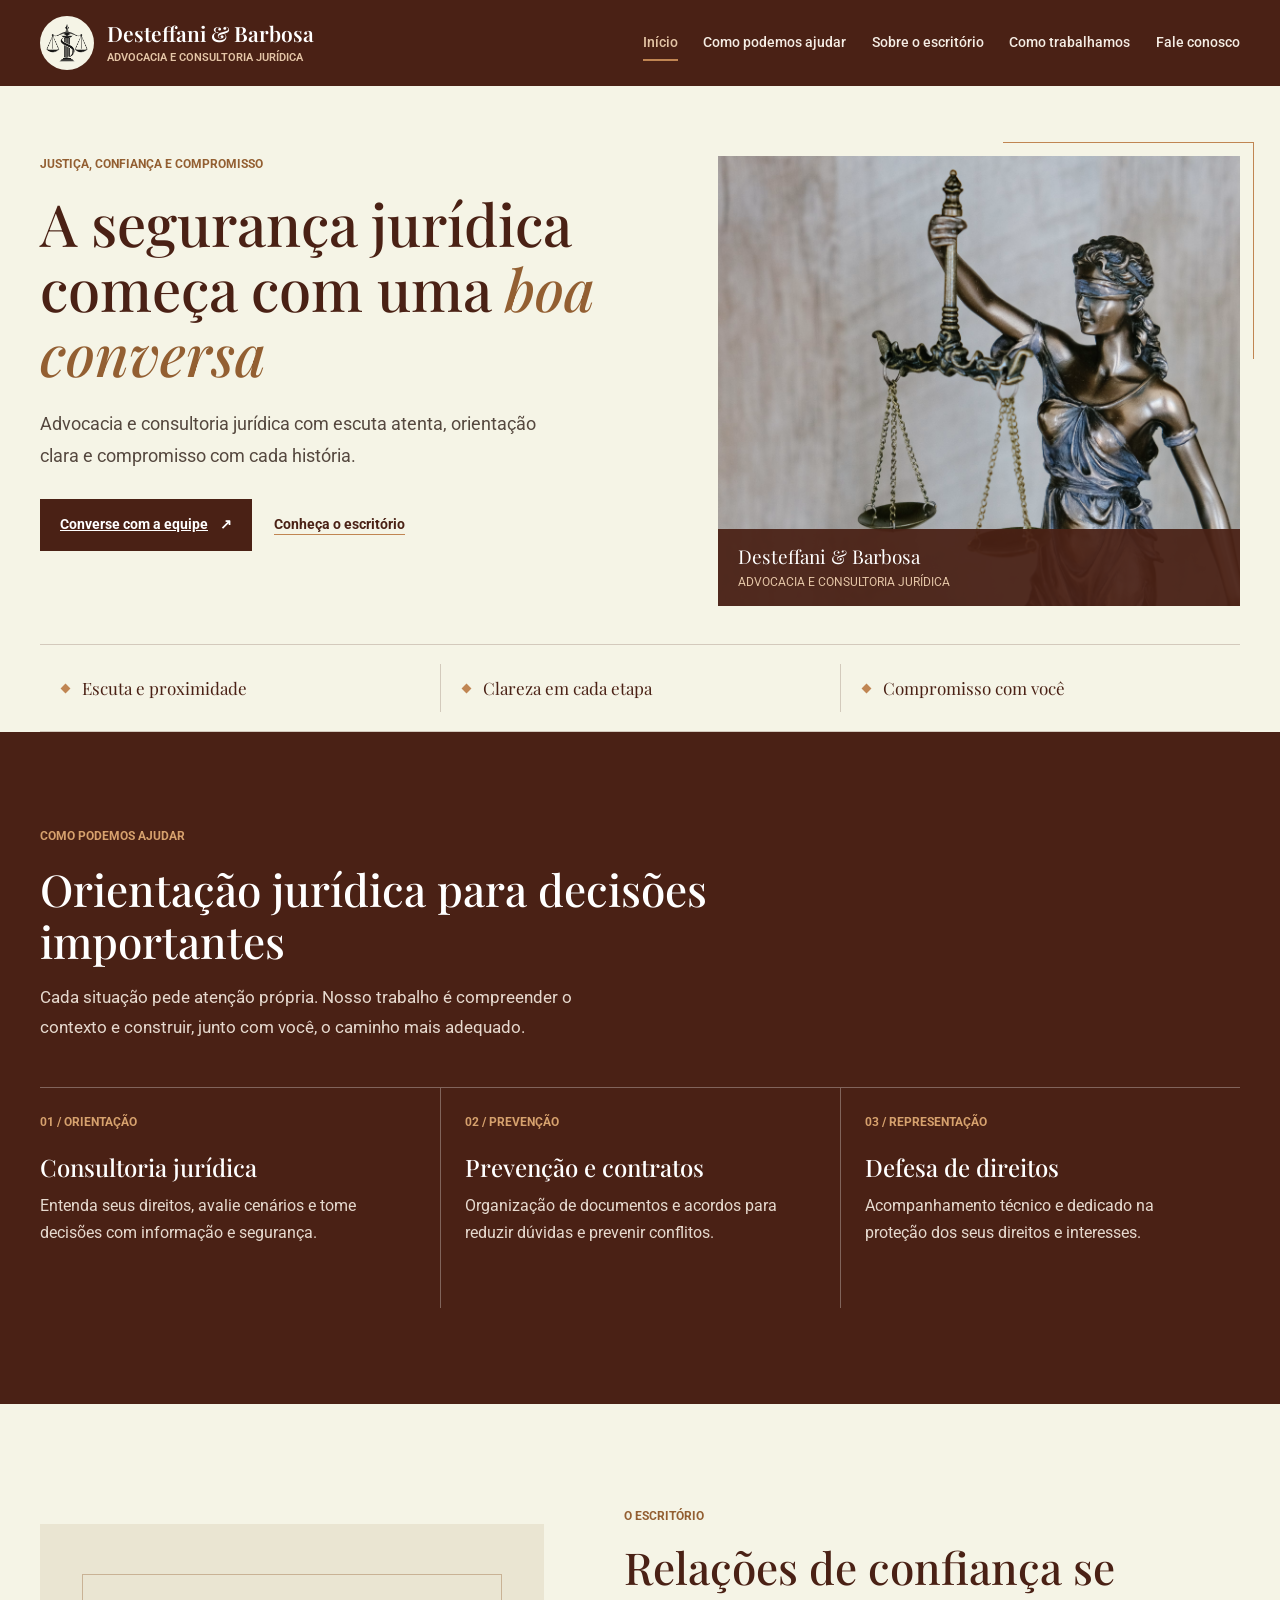
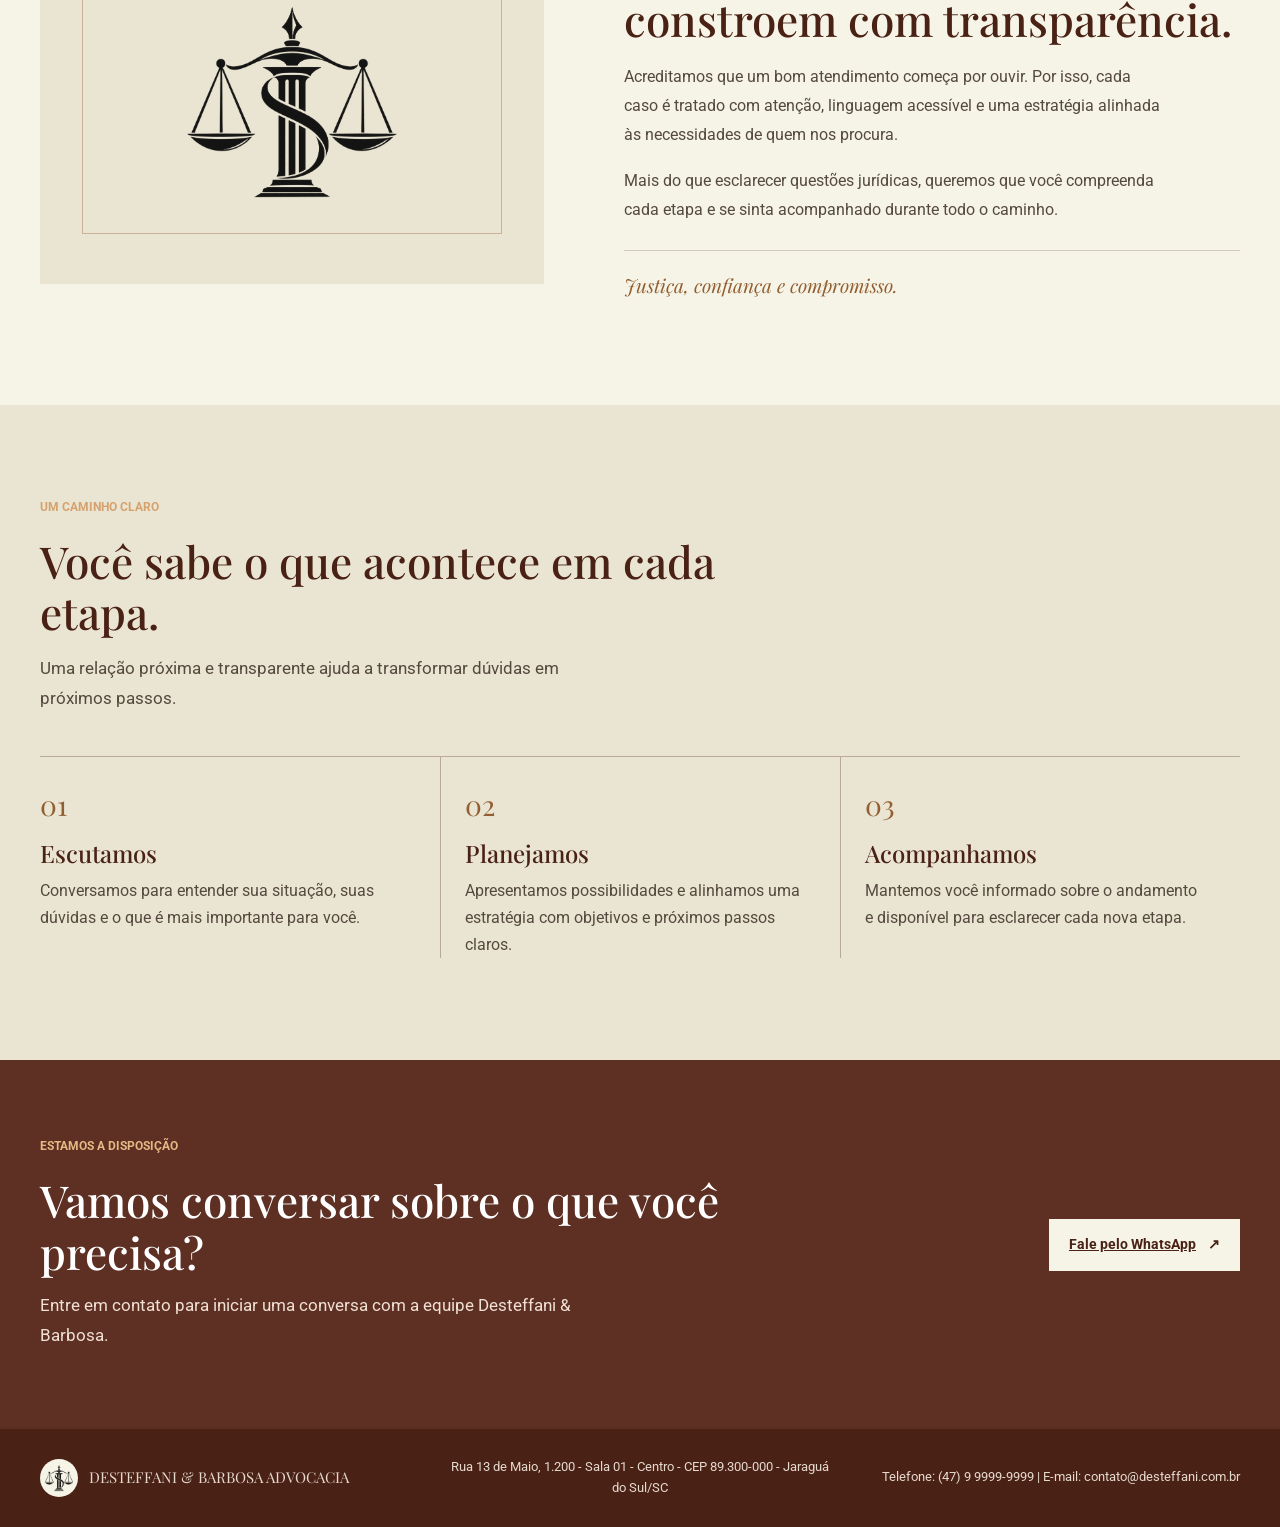
==== commit f3541acf: "Criação: cadastro, login, autentificador" ====
--- a/templates/index.html
+++ b/templates/index.html
@@ -141,7 +141,7 @@
     <footer>
         <div id="footer-texto">
             <div>
-                <img src="./imgs/logo.png" alt="Logotipo da empresa">
+                <img src="/static/img/logo.png" alt="Logotipo da empresa">
                 <p>DESTEFFANI & BARBOSA ADVOCACIA</p>
             </div>
             <p>Rua 13 de Maio, 1.200 - Sala 01 - Centro - CEP 89.300-000 - Jaraguá do Sul/SC</p>
